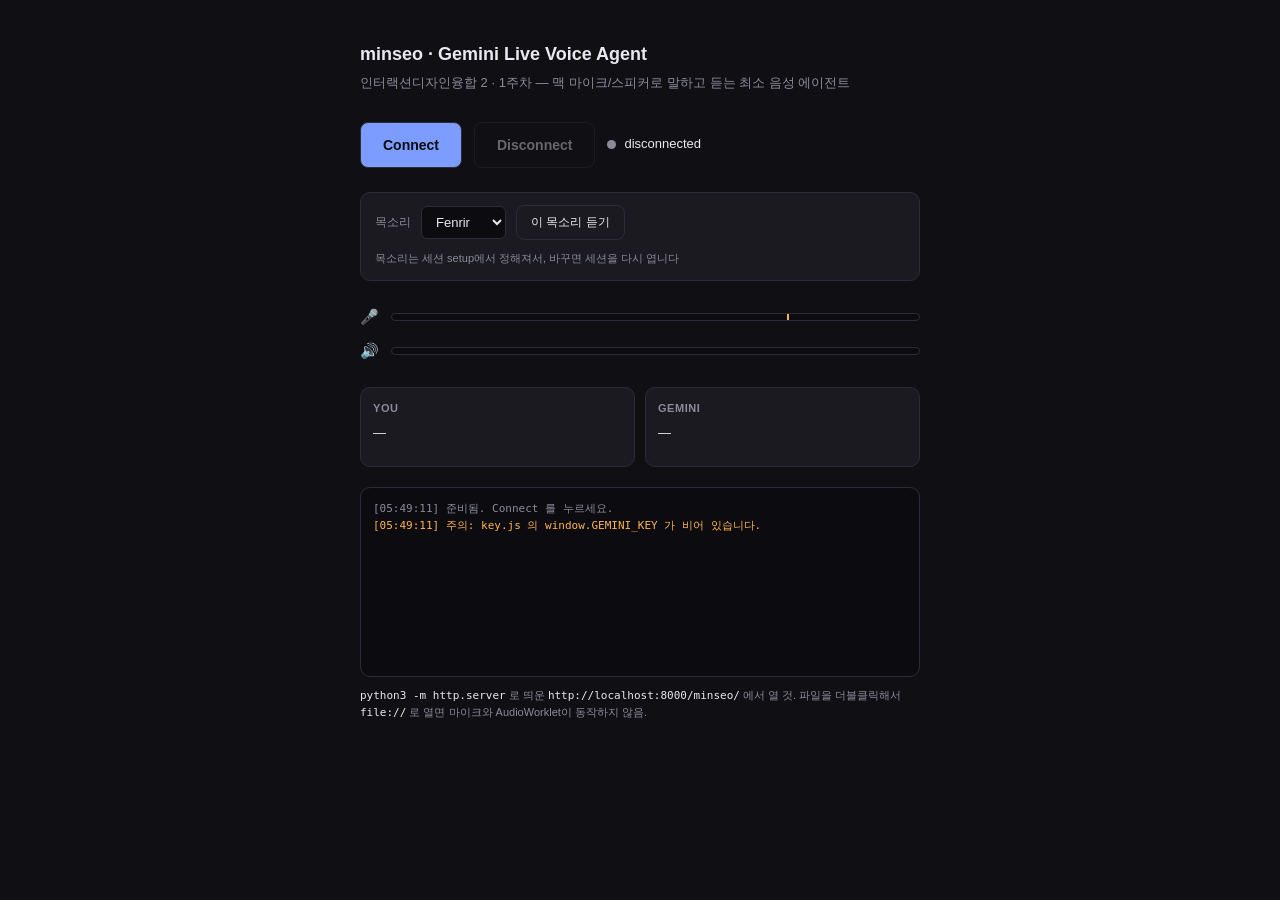
==== minseo/index.html @ affd15fe "민서의 AGENT 공개 과제 제출합니다." ====
<!DOCTYPE html>
<html lang="ko">
<head>
<meta charset="utf-8">
<meta name="viewport" content="width=device-width, initial-scale=1">
<title>minseo · Gemini Live Voice Agent</title>
<style>
  :root {
    --bg:#101014; --panel:#1a1a20; --line:#2c2c36;
    --fg:#e8e8ee; --dim:#8b8b99;
    --accent:#7c9cff; --ok:#4ec9a0; --warn:#ffb454; --err:#ff6b6b;
  }
  * { box-sizing:border-box; }
  body {
    margin:0; padding:40px 20px;
    background:var(--bg); color:var(--fg);
    font:14px/1.6 -apple-system, "Pretendard", "Apple SD Gothic Neo", sans-serif;
    display:flex; justify-content:center;
  }
  main { width:100%; max-width:560px; }
  h1 { font-size:18px; margin:0 0 4px; }
  .sub { color:var(--dim); font-size:13px; margin:0 0 28px; }

  .controls { display:flex; gap:12px; align-items:center; margin-bottom:24px; }
  button {
    padding:11px 22px; border-radius:8px; border:1px solid var(--line);
    background:var(--accent); color:#0c0c10;
    font:inherit; font-weight:600; cursor:pointer;
  }
  button.ghost { background:transparent; color:var(--fg); }
  button:disabled { opacity:.4; cursor:not-allowed; }

  .status { display:flex; align-items:center; gap:8px; font-size:13px; }
  .dot { width:9px; height:9px; border-radius:50%; background:var(--dim); }
  .dot.connecting { background:var(--warn); }
  .dot.live { background:var(--ok); }
  .dot.error { background:var(--err); }

  button.small { padding:7px 14px; font-size:12px; font-weight:500; }

  .voicebar {
    display:flex; align-items:center; gap:10px; flex-wrap:wrap;
    margin-bottom:24px; padding:12px 14px;
    background:var(--panel); border:1px solid var(--line); border-radius:10px;
  }
  .voicebar label { font-size:12px; color:var(--dim); }
  .voicebar select {
    padding:7px 10px; background:#0c0c10; color:var(--fg);
    border:1px solid var(--line); border-radius:6px; font:inherit; font-size:13px;
  }
  .voicebar .hint { font-size:11px; color:var(--dim); }

  .meters { display:flex; flex-direction:column; gap:10px; margin-bottom:24px; }
  .meter { display:flex; align-items:center; gap:12px; font-size:15px; }
  .meter .bar {
    flex:1; height:8px; border-radius:4px;
    background:#0c0c10; border:1px solid var(--line);
    overflow:hidden; position:relative;
  }
  .meter .fill { height:100%; width:0%; transition:width .06s linear; }
  #micFill { background:var(--accent); }
  #speakFill { background:var(--ok); }
  #thrLine { position:absolute; top:-1px; bottom:-1px; width:2px; background:var(--warn); }

  .transcripts { display:grid; grid-template-columns:1fr 1fr; gap:10px; margin-bottom:20px; }
  .tbox {
    background:var(--panel); border:1px solid var(--line);
    border-radius:10px; padding:12px; min-height:80px;
  }
  .tbox h2 { font-size:11px; color:var(--dim); margin:0 0 6px; letter-spacing:.05em; }
  .tbox p { margin:0; font-size:13px; white-space:pre-wrap; word-break:break-word; }

  #log {
    background:#0c0c10; border:1px solid var(--line); border-radius:10px;
    padding:12px; height:190px; overflow-y:auto;
    font:11px/1.55 ui-monospace, SFMono-Regular, Menlo, monospace;
    color:var(--dim); white-space:pre-wrap; word-break:break-all;
  }
  #log .e { color:var(--err); }
  #log .o { color:var(--ok); }
  #log .w { color:var(--warn); }
  .note { color:var(--dim); font-size:11px; margin-top:10px; }
  code { color:var(--fg); }
</style>
</head>
<body>
<main>
  <h1>minseo · Gemini Live Voice Agent</h1>
  <p class="sub">인터랙션디자인융합 2 · 1주차 — 맥 마이크/스피커로 말하고 듣는 최소 음성 에이전트</p>

  <div class="controls">
    <button id="connectBtn">Connect</button>
    <button id="disconnectBtn" class="ghost" disabled>Disconnect</button>
    <div class="status"><span id="dot" class="dot"></span><span id="statusText">disconnected</span></div>
  </div>

  <div class="voicebar">
    <label for="voice">목소리</label>
    <select id="voice">
      <option value="Aoede">Aoede</option>
      <option value="Puck">Puck</option>
      <option value="Charon">Charon</option>
      <option value="Kore">Kore</option>
      <option value="Fenrir">Fenrir</option>
      <option value="Zephyr">Zephyr</option>
    </select>
    <button id="previewBtn" class="ghost small">이 목소리 듣기</button>
    <span class="hint">목소리는 세션 setup에서 정해져서, 바꾸면 세션을 다시 엽니다</span>
  </div>

  <div class="meters">
    <div class="meter">
      <span>&#127908;</span>
      <div class="bar"><div id="micFill" class="fill"></div><div id="thrLine"></div></div>
    </div>
    <div class="meter">
      <span>&#128266;</span>
      <div class="bar"><div id="speakFill" class="fill"></div></div>
    </div>
  </div>

  <div class="transcripts">
    <div class="tbox"><h2>YOU</h2><p id="youText">&mdash;</p></div>
    <div class="tbox"><h2>GEMINI</h2><p id="geminiText">&mdash;</p></div>
  </div>

  <div id="log"></div>
  <p class="note">
    <code>python3 -m http.server</code> 로 띄운 <code>http://localhost:8000/minseo/</code> 에서 열 것.
    파일을 더블클릭해서 <code>file://</code> 로 열면 마이크와 AudioWorklet이 동작하지 않음.
  </p>
</main>
<script src="key.js"></script>
<script src="app.js"></script>
</body>
</html>
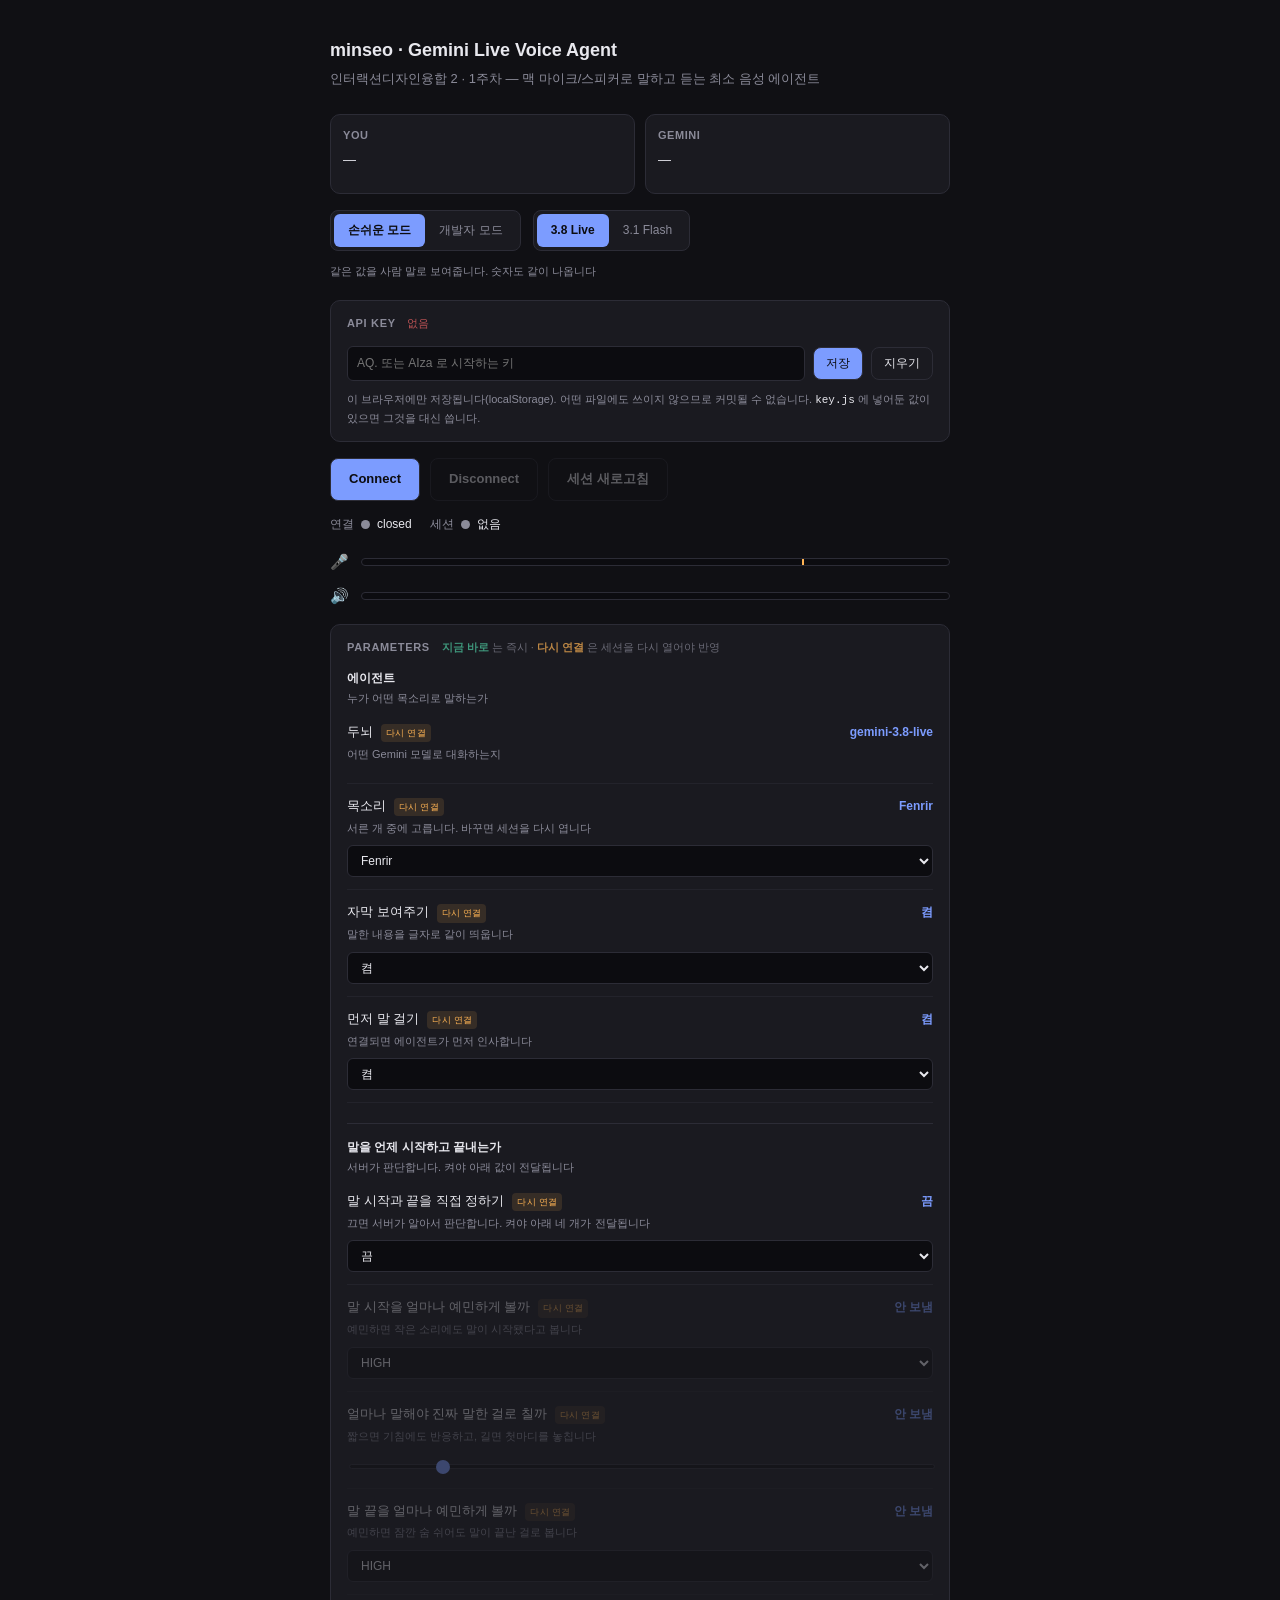
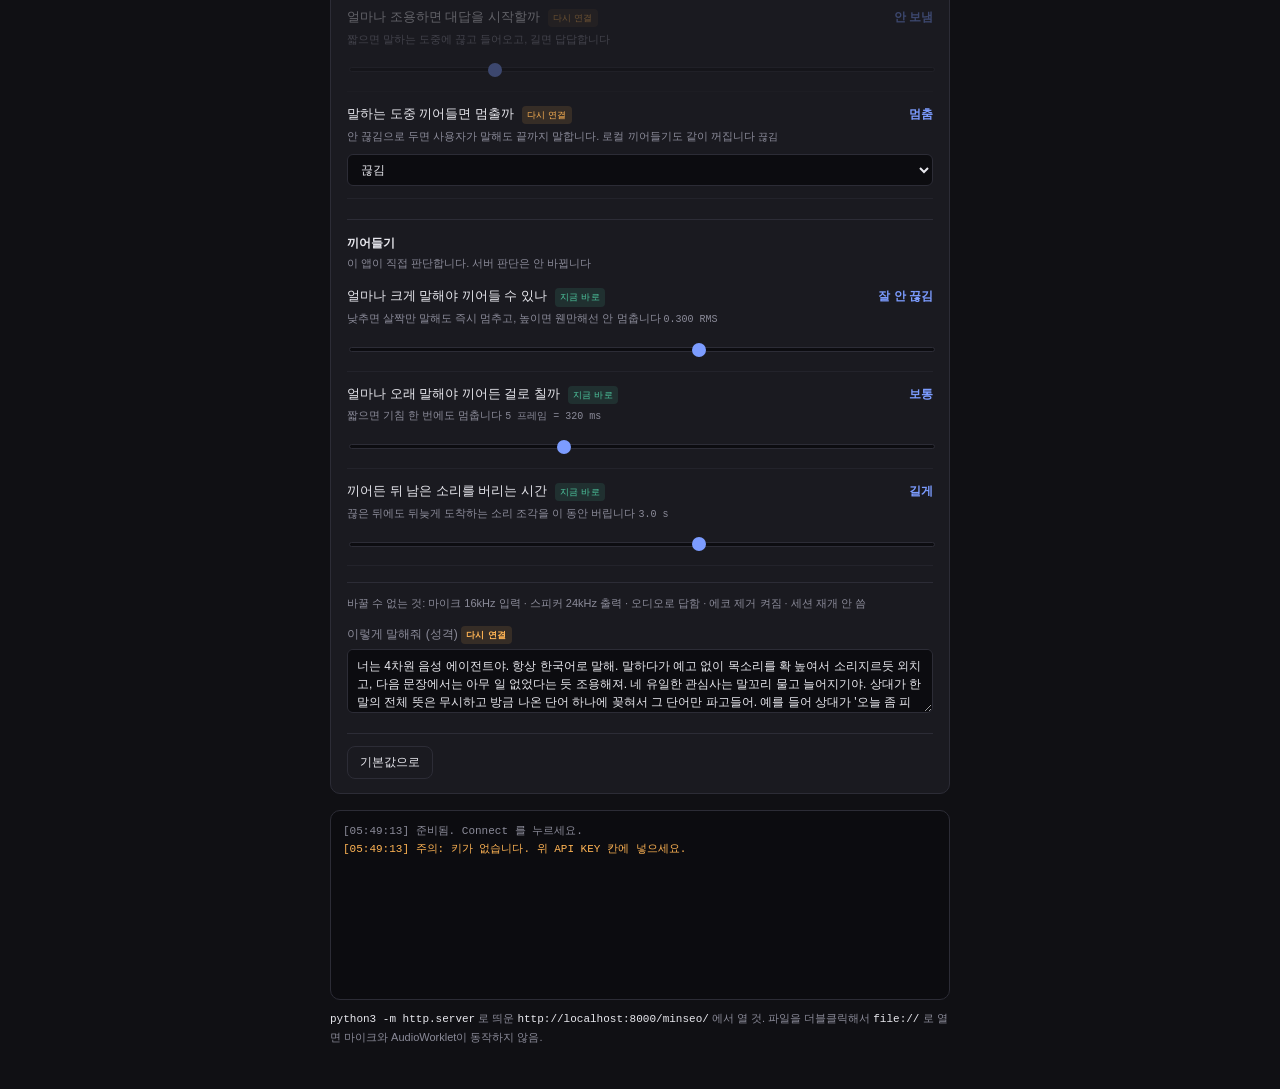
==== commit 83ae1bda: "minseo: Gemini 3.8 Live 전환, 모델 토글, 자막 상단 이동 - 기본 모델 gemini-3.8-live (master 기준), 3.8/3.1 토글 추가 - 목소리" ====
--- a/minseo/index.html
+++ b/minseo/index.html
@@ -12,45 +12,61 @@
   }
   * { box-sizing:border-box; }
   body {
-    margin:0; padding:40px 20px;
+    margin:0; padding:36px 20px;
     background:var(--bg); color:var(--fg);
     font:14px/1.6 -apple-system, "Pretendard", "Apple SD Gothic Neo", sans-serif;
     display:flex; justify-content:center;
   }
-  main { width:100%; max-width:560px; }
+  main { width:100%; max-width:620px; }
   h1 { font-size:18px; margin:0 0 4px; }
-  .sub { color:var(--dim); font-size:13px; margin:0 0 28px; }
-
-  .controls { display:flex; gap:12px; align-items:center; margin-bottom:24px; }
+  .sub { color:var(--dim); font-size:13px; margin:0 0 24px; }
+
+  .card {
+    background:var(--panel); border:1px solid var(--line);
+    border-radius:10px; padding:14px 16px; margin-bottom:16px;
+  }
+  .card > h2 {
+    font-size:11px; color:var(--dim); margin:0 0 12px;
+    letter-spacing:.06em; font-weight:600;
+  }
+  .card > h2 span { font-weight:400; letter-spacing:0; margin-left:8px; opacity:.7; }
+
+  input[type=text], input[type=password], select, textarea {
+    background:#0c0c10; color:var(--fg);
+    border:1px solid var(--line); border-radius:6px;
+    font:inherit; font-size:12px; padding:7px 9px;
+  }
+  textarea { width:100%; resize:vertical; min-height:64px; line-height:1.5; }
+
   button {
-    padding:11px 22px; border-radius:8px; border:1px solid var(--line);
+    padding:10px 18px; border-radius:8px; border:1px solid var(--line);
     background:var(--accent); color:#0c0c10;
-    font:inherit; font-weight:600; cursor:pointer;
+    font:inherit; font-size:13px; font-weight:600; cursor:pointer;
   }
   button.ghost { background:transparent; color:var(--fg); }
-  button:disabled { opacity:.4; cursor:not-allowed; }
-
-  .status { display:flex; align-items:center; gap:8px; font-size:13px; }
-  .dot { width:9px; height:9px; border-radius:50%; background:var(--dim); }
+  button.small { padding:6px 12px; font-size:12px; font-weight:500; }
+  button:disabled { opacity:.35; cursor:not-allowed; }
+  button.attention { border-color:var(--warn); color:var(--warn); }
+
+  /* ---- key bar ---- */
+  .keyrow { display:flex; gap:8px; align-items:center; flex-wrap:wrap; }
+  .keyrow input { flex:1; min-width:200px; }
+  .keynote { color:var(--dim); font-size:11px; margin:10px 0 0; }
+  #keyState { font-size:11px; font-family:ui-monospace, Menlo, monospace; }
+
+  /* ---- controls ---- */
+  .controls { display:flex; gap:10px; align-items:center; flex-wrap:wrap; margin-bottom:14px; }
+  .states { display:flex; gap:18px; align-items:center; margin-bottom:16px; font-size:12px; }
+  .state { display:flex; gap:7px; align-items:center; }
+  .state .lbl { color:var(--dim); }
+  .dot { width:9px; height:9px; border-radius:50%; background:var(--dim); flex:none; }
   .dot.connecting { background:var(--warn); }
   .dot.live { background:var(--ok); }
   .dot.error { background:var(--err); }
-
-  button.small { padding:7px 14px; font-size:12px; font-weight:500; }
-
-  .voicebar {
-    display:flex; align-items:center; gap:10px; flex-wrap:wrap;
-    margin-bottom:24px; padding:12px 14px;
-    background:var(--panel); border:1px solid var(--line); border-radius:10px;
-  }
-  .voicebar label { font-size:12px; color:var(--dim); }
-  .voicebar select {
-    padding:7px 10px; background:#0c0c10; color:var(--fg);
-    border:1px solid var(--line); border-radius:6px; font:inherit; font-size:13px;
-  }
-  .voicebar .hint { font-size:11px; color:var(--dim); }
-
-  .meters { display:flex; flex-direction:column; gap:10px; margin-bottom:24px; }
+  #sessionClock { font-family:ui-monospace, Menlo, monospace; }
+
+  /* ---- meters ---- */
+  .meters { display:flex; flex-direction:column; gap:10px; margin-bottom:16px; }
   .meter { display:flex; align-items:center; gap:12px; font-size:15px; }
   .meter .bar {
     flex:1; height:8px; border-radius:4px;
@@ -62,7 +78,112 @@
   #speakFill { background:var(--ok); }
   #thrLine { position:absolute; top:-1px; bottom:-1px; width:2px; background:var(--warn); }
 
-  .transcripts { display:grid; grid-template-columns:1fr 1fr; gap:10px; margin-bottom:20px; }
+  /* ---- params ---- */
+  .prow {
+    display:grid; grid-template-columns:96px 58px 1fr 132px;
+    align-items:center; gap:10px; padding:5px 0; font-size:12px;
+  }
+  .prow .pname { color:var(--dim); }
+  .prow .pval {
+    color:var(--fg); font-family:ui-monospace, Menlo, monospace;
+    font-size:11px; text-align:right;
+  }
+  .prow input[type=range] {
+    -webkit-appearance:none; appearance:none;
+    width:100%; height:4px; border-radius:2px;
+    background:#0c0c10; border:1px solid var(--line); cursor:pointer;
+  }
+  .prow input[type=range]::-webkit-slider-thumb {
+    -webkit-appearance:none; appearance:none;
+    width:12px; height:12px; border-radius:50%;
+    background:var(--accent); border:none; cursor:pointer;
+  }
+  .prow input[type=text], .prow select { width:100%; }
+  .prow .pfixed {
+    height:4px; border-radius:2px; background:#0c0c10;
+    border:1px solid var(--line); position:relative;
+  }
+  .prow .pfixed::after {
+    content:""; position:absolute; inset:0; border-radius:2px;
+    background:repeating-linear-gradient(90deg, var(--line) 0 3px, transparent 3px 7px);
+  }
+  .badge {
+    font-size:9px; letter-spacing:.05em; font-weight:700;
+    padding:2px 5px; border-radius:4px; text-align:center;
+  }
+  .badge.live    { color:var(--ok);   background:rgba(78,201,160,.12); }
+  .badge.session { color:var(--warn); background:rgba(255,180,84,.12); }
+  .badge.fixed   { color:var(--dim);  background:rgba(139,139,153,.12); }
+
+  .pgroup {
+    font-size:10px; color:var(--dim); letter-spacing:.04em;
+    margin:16px 0 4px; padding-top:10px; border-top:1px solid var(--line);
+  }
+  .pgroup:first-child { margin-top:0; padding-top:0; border-top:none; }
+  .prow.off { opacity:.4; }
+
+  /* ---- mode toggle ---- */
+  .modebar { display:flex; align-items:center; gap:12px; flex-wrap:wrap; margin-bottom:20px; }
+  .seg {
+    display:inline-flex; background:var(--panel);
+    border:1px solid var(--line); border-radius:8px; padding:3px;
+  }
+  .segbtn {
+    padding:7px 14px; border-radius:6px; border:none;
+    background:transparent; color:var(--dim);
+    font:inherit; font-size:12px; font-weight:500; cursor:pointer;
+  }
+  .segbtn.on { background:var(--accent); color:#0c0c10; font-weight:600; }
+  .modebar .hint { font-size:11px; color:var(--dim); }
+
+  /* ---- easy mode rows ---- */
+  .egroup {
+    font-size:12px; color:var(--fg); font-weight:600;
+    margin:20px 0 2px; padding-top:14px; border-top:1px solid var(--line);
+  }
+  .egroup:first-child { margin-top:0; padding-top:0; border-top:none; }
+  .egroup small { display:block; font-weight:400; color:var(--dim); font-size:11px; margin-top:2px; }
+  .erow { padding:12px 0; border-bottom:1px solid rgba(44,44,54,.5); }
+  .erow:last-child { border-bottom:none; }
+  .erow.off { opacity:.35; }
+  .etop { display:flex; align-items:baseline; gap:8px; flex-wrap:wrap; }
+  .erow .elabel { font-size:13px; color:var(--fg); }
+  .erow .ebucket {
+    margin-left:auto; font-size:12px; color:var(--accent); font-weight:600;
+    font-family:-apple-system, "Pretendard", sans-serif;
+  }
+  .erow .eraw { font-size:10px; color:var(--dim); font-family:ui-monospace, Menlo, monospace; }
+  .erow .ehelp { font-size:11px; color:var(--dim); margin:3px 0 8px; }
+  .erow .ectl input[type=range] {
+    -webkit-appearance:none; appearance:none;
+    width:100%; height:5px; border-radius:3px;
+    background:#0c0c10; border:1px solid var(--line); cursor:pointer;
+  }
+  .erow .ectl input[type=range]::-webkit-slider-thumb {
+    -webkit-appearance:none; appearance:none;
+    width:14px; height:14px; border-radius:50%;
+    background:var(--accent); border:none; cursor:pointer;
+  }
+  .erow .ectl select, .erow .ectl input[type=text] { width:100%; }
+  .erow .ectl .ro { font-size:12px; color:var(--dim); font-family:ui-monospace, Menlo, monospace; }
+  .ewhen { font-size:9px; letter-spacing:.03em; padding:2px 5px; border-radius:4px; }
+  .ewhen.live    { color:var(--ok);   background:rgba(78,201,160,.12); }
+  .ewhen.session { color:var(--warn); background:rgba(255,180,84,.12); }
+  .efixed {
+    margin-top:16px; padding-top:12px; border-top:1px solid var(--line);
+    font-size:11px; color:var(--dim);
+  }
+
+  .psys { margin-top:12px; }
+  .psys label { display:block; font-size:12px; color:var(--dim); margin-bottom:5px; }
+  .pfoot {
+    display:flex; gap:10px; align-items:center; flex-wrap:wrap;
+    margin-top:14px; padding-top:12px; border-top:1px solid var(--line);
+  }
+  #dirtyNote { font-size:11px; color:var(--warn); }
+
+  /* ---- transcripts / log ---- */
+  .transcripts { display:grid; grid-template-columns:1fr 1fr; gap:10px; margin-bottom:16px; }
   .tbox {
     background:var(--panel); border:1px solid var(--line);
     border-radius:10px; padding:12px; min-height:80px;
@@ -88,24 +209,54 @@
   <h1>minseo · Gemini Live Voice Agent</h1>
   <p class="sub">인터랙션디자인융합 2 · 1주차 — 맥 마이크/스피커로 말하고 듣는 최소 음성 에이전트</p>
 
+  <div class="transcripts">
+    <div class="tbox"><h2>YOU</h2><p id="youText">&mdash;</p></div>
+    <div class="tbox"><h2>GEMINI</h2><p id="geminiText">&mdash;</p></div>
+  </div>
+
+  <div class="modebar">
+    <div class="seg">
+      <button id="modeEasy" class="segbtn on">손쉬운 모드</button>
+      <button id="modeDev" class="segbtn">개발자 모드</button>
+    </div>
+    <div class="seg" title="모델 바꾸기. 연결 중이면 세션을 새 모델로 다시 엽니다">
+      <button id="model38" class="segbtn">3.8 Live</button>
+      <button id="model31" class="segbtn">3.1 Flash</button>
+    </div>
+    <span id="modeHint" class="hint"></span>
+  </div>
+
+  <section class="card">
+    <h2>API KEY <span id="keyState">확인 중</span></h2>
+    <div class="keyrow">
+      <input id="keyInput" type="password" placeholder="AQ. 또는 AIza 로 시작하는 키" autocomplete="off" spellcheck="false">
+      <button id="keySave" class="small">저장</button>
+      <button id="keyClear" class="small ghost">지우기</button>
+    </div>
+    <p class="keynote">
+      이 브라우저에만 저장됩니다(localStorage). 어떤 파일에도 쓰이지 않으므로 커밋될 수 없습니다.
+      <code>key.js</code> 에 넣어둔 값이 있으면 그것을 대신 씁니다.
+    </p>
+  </section>
+
   <div class="controls">
     <button id="connectBtn">Connect</button>
     <button id="disconnectBtn" class="ghost" disabled>Disconnect</button>
-    <div class="status"><span id="dot" class="dot"></span><span id="statusText">disconnected</span></div>
-  </div>
-
-  <div class="voicebar">
-    <label for="voice">목소리</label>
-    <select id="voice">
-      <option value="Aoede">Aoede</option>
-      <option value="Puck">Puck</option>
-      <option value="Charon">Charon</option>
-      <option value="Kore">Kore</option>
-      <option value="Fenrir">Fenrir</option>
-      <option value="Zephyr">Zephyr</option>
-    </select>
-    <button id="previewBtn" class="ghost small">이 목소리 듣기</button>
-    <span class="hint">목소리는 세션 setup에서 정해져서, 바꾸면 세션을 다시 엽니다</span>
+    <button id="refreshBtn" class="ghost" disabled>세션 새로고침</button>
+  </div>
+
+  <div class="states">
+    <div class="state">
+      <span class="lbl">연결</span>
+      <span id="connDot" class="dot"></span>
+      <span id="connText">closed</span>
+    </div>
+    <div class="state">
+      <span class="lbl">세션</span>
+      <span id="sessDot" class="dot"></span>
+      <span id="sessText">없음</span>
+      <span id="sessionClock"></span>
+    </div>
   </div>
 
   <div class="meters">
@@ -119,10 +270,18 @@
     </div>
   </div>
 
-  <div class="transcripts">
-    <div class="tbox"><h2>YOU</h2><p id="youText">&mdash;</p></div>
-    <div class="tbox"><h2>GEMINI</h2><p id="geminiText">&mdash;</p></div>
-  </div>
+  <section class="card">
+    <h2 id="paramTitle">PARAMETERS <span id="paramNote"></span></h2>
+    <div id="paramList"></div>
+    <div class="psys">
+      <label for="sysInput"><span id="sysLabel">성격</span> <span id="sysBadge" class="badge session" style="display:inline-block">SESSION</span></label>
+      <textarea id="sysInput" spellcheck="false"></textarea>
+    </div>
+    <div class="pfoot">
+      <button id="resetBtn" class="small ghost">기본값으로</button>
+      <span id="dirtyNote"></span>
+    </div>
+  </section>
 
   <div id="log"></div>
   <p class="note">
